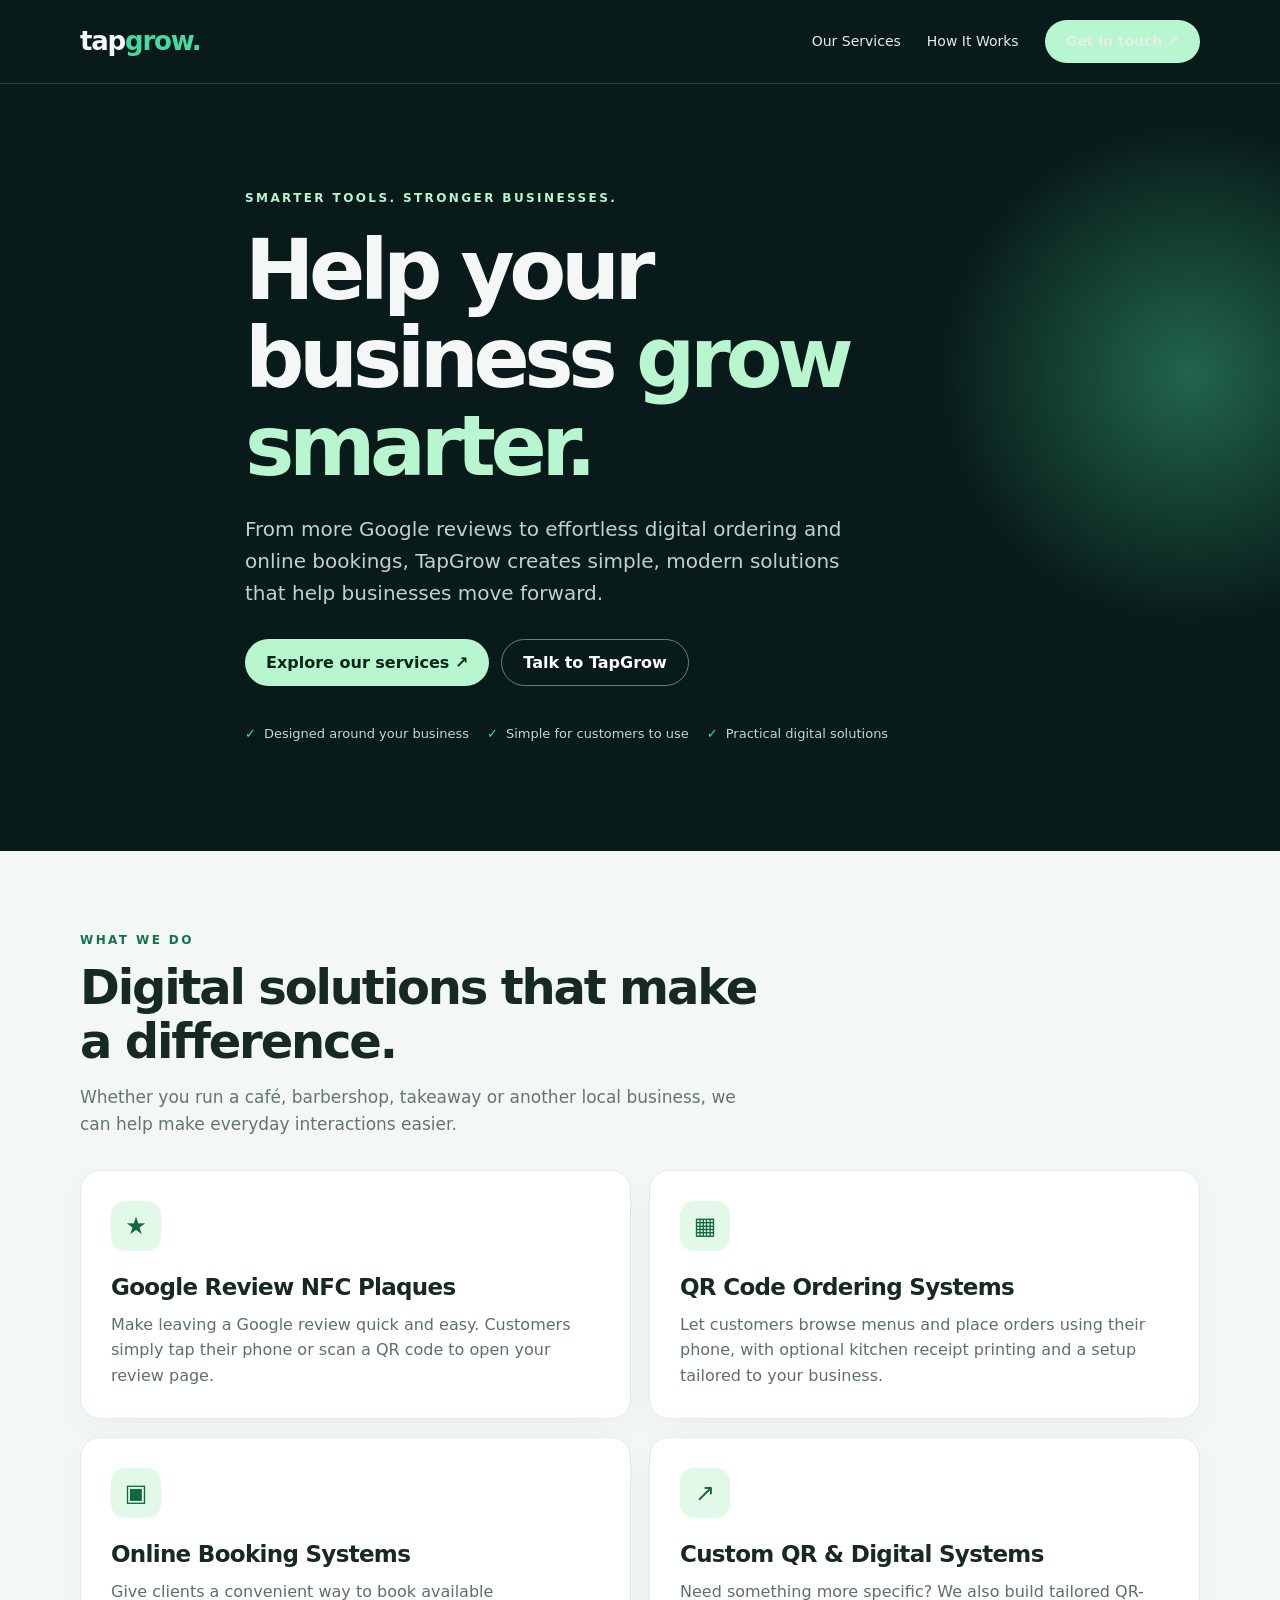
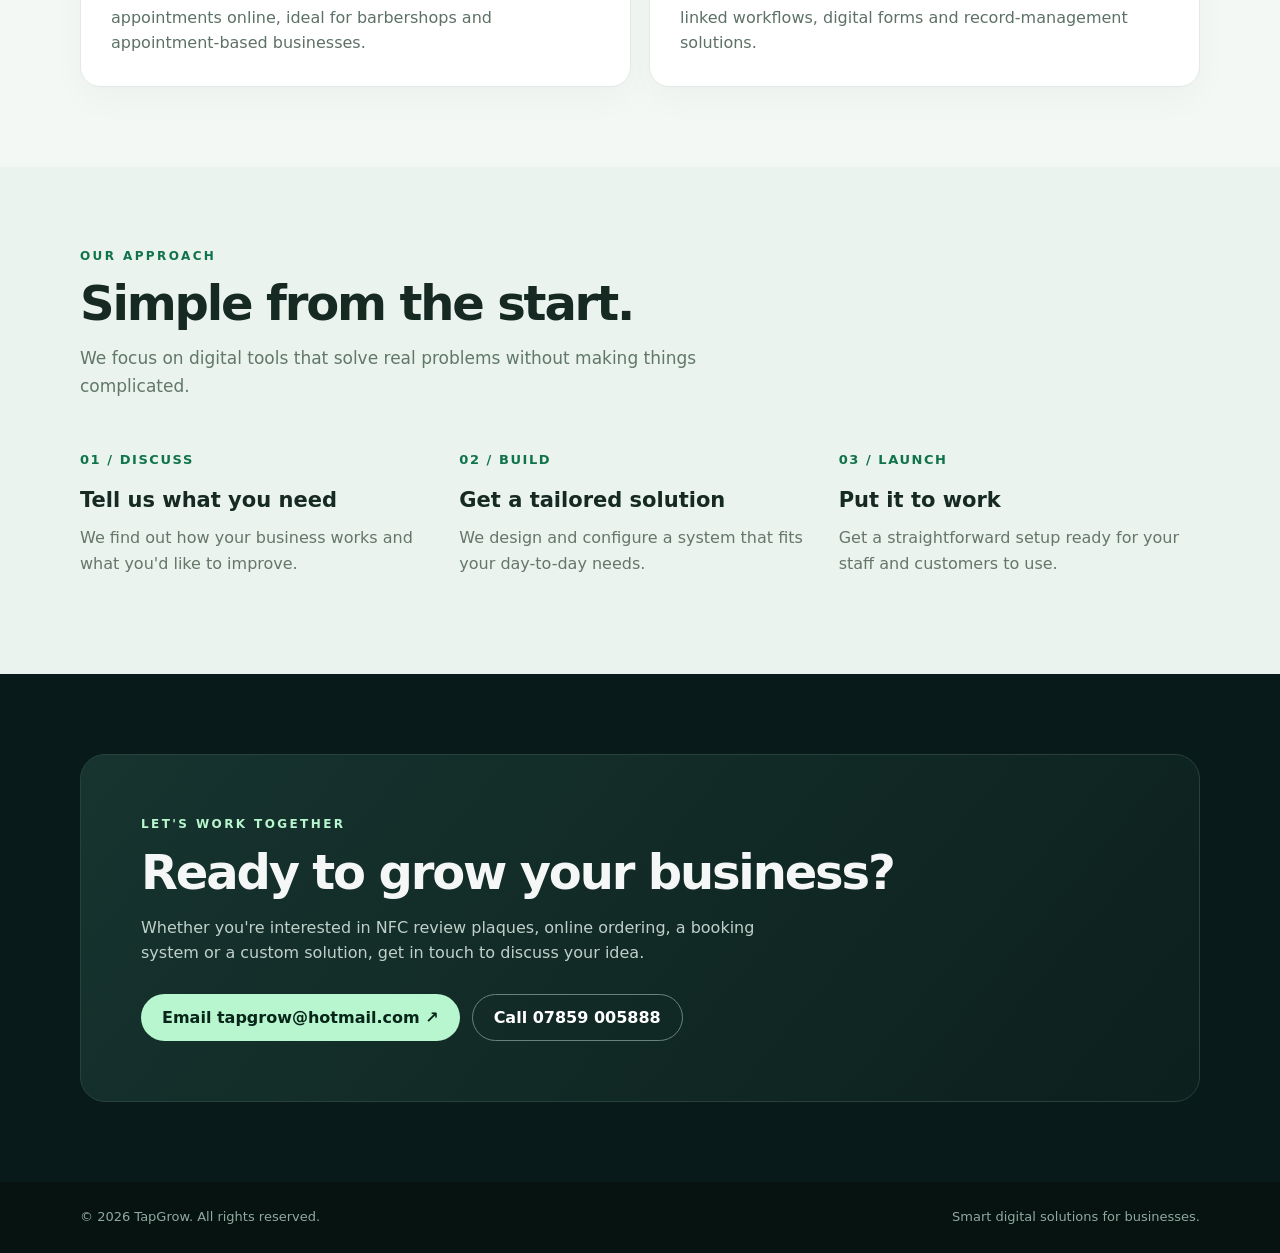
==== index.html @ 4de2f16a "Add files via upload" ====
<!doctype html>
<html lang="en">
<head>
<meta charset="utf-8"><meta name="viewport" content="width=device-width,initial-scale=1">
<meta name="theme-color" content="#081a19"><meta name="description" content="TapGrow helps UK businesses grow with NFC Google review plaques, digital ordering, online bookings and custom QR solutions.">
<title>TapGrow | Smart Digital Solutions for Businesses</title>
<style>
:root{--dark:#081a19;--panel:#102725;--mint:#b7f6ce;--teal:#43dba2;--text:#f4f7f5;--muted:#b7c9c3;--line:#29413b}*{box-sizing:border-box}html{scroll-behavior:smooth}body{margin:0;font:16px/1.6 system-ui,-apple-system,Segoe UI,Arial,sans-serif;background:#f4f8f5;color:#162923}a{color:inherit}button,a{ -webkit-tap-highlight-color:transparent}.wrap{width:min(1120px,calc(100% - 40px));margin:auto}.dark{background:var(--dark);color:var(--text)}header{border-bottom:1px solid #274039}.nav{display:flex;align-items:center;justify-content:space-between;padding:20px 0;gap:16px}.brand{font-size:26px;font-weight:850;text-decoration:none;letter-spacing:-1.2px}.brand span{color:var(--teal)}.navlinks{display:flex;gap:26px;align-items:center}.navlinks a{text-decoration:none;font-size:14px;color:#e2eee8}.pill{display:inline-flex;align-items:center;justify-content:center;text-decoration:none;background:var(--mint);color:#08251a;border-radius:999px;padding:13px 21px;font-weight:800;line-height:1.2;transition:transform .2s}.pill:hover{transform:translateY(-2px)}.outline{background:transparent;color:#fff;border:1px solid #66847a}.hero{padding:105px 0 106px;position:relative;overflow:hidden}.hero:after{content:"";position:absolute;right:-180px;top:20px;width:540px;height:540px;background:radial-gradient(circle,#2e8b64aa,transparent 67%);pointer-events:none}.hero-content{position:relative;z-index:1;max-width:790px}.eyebrow{text-transform:uppercase;letter-spacing:.2em;color:var(--mint);font-size:12px;font-weight:900}h1{font-size:clamp(45px,7vw,83px);line-height:1.06;letter-spacing:-.065em;margin:19px 0 22px}h1 em{font-style:normal;color:var(--mint)}.hero p{font-size:clamp(17px,2vw,20px);color:#c2d1cb;max-width:630px;margin:0 0 30px}.actions{display:flex;flex-wrap:wrap;gap:12px}.trust{display:flex;flex-wrap:wrap;gap:18px;margin-top:38px;color:#bfdbce;font-size:13px}.trust span:before{content:'✓';color:var(--teal);margin-right:8px;font-weight:900}section{padding:80px 0}.section-top{max-width:690px;margin-bottom:32px}.section-top h2,.contact h2{font-size:clamp(30px,4vw,48px);line-height:1.13;letter-spacing:-.045em;margin:10px 0 15px}.section-top p{color:#61776b;margin:0;font-size:17px}.cards{display:grid;grid-template-columns:repeat(2,1fr);gap:18px}.card{background:white;border:1px solid #e1eae4;border-radius:20px;padding:30px;box-shadow:0 12px 35px #09271608}.icon{display:grid;place-items:center;background:#e2f8e9;color:#126841;width:50px;height:50px;border-radius:14px;font-size:24px}.card h3{font-size:23px;line-height:1.25;letter-spacing:-.03em;margin:22px 0 10px}.card p{color:#5d7166;margin:0}.how{background:#eaf3ed}.steps{display:grid;grid-template-columns:repeat(3,1fr);gap:18px}.step{padding:18px 14px 18px 0}.number{font-size:13px;font-weight:900;color:#11734c;letter-spacing:.12em}.step h3{font-size:21px;margin:13px 0 8px}.step p{margin:0;color:#65766a}.contact{background:var(--dark);color:var(--text)}.contact-inner{border:1px solid var(--line);background:linear-gradient(130deg,#17342f,#0c201d);padding:clamp(25px,5vw,60px);border-radius:25px}.contact p{color:#c0d0c9;max-width:650px}.contact-buttons{display:flex;gap:12px;flex-wrap:wrap;margin-top:28px}.contact-buttons a{overflow-wrap:anywhere}footer{background:#061310;color:#90a99e;padding:25px 0;font-size:13px}.foot{display:flex;justify-content:space-between;gap:18px;flex-wrap:wrap}.foot a{color:#bbebce}a:focus-visible{outline:3px solid #43dba2;outline-offset:4px}@media(max-width:700px){.wrap{width:min(100% - 32px,1120px)}.nav{padding:16px 0}.brand{font-size:24px}.navlinks a:not(.pill){display:none}.navlinks .pill{padding:10px 14px;font-size:13px}.hero{padding:72px 0 78px}.cards,.steps{grid-template-columns:1fr}.card{padding:25px}.steps{gap:8px}section{padding:63px 0}.trust{gap:9px 18px}.contact-buttons{flex-direction:column}.contact-buttons a{width:100%}}
</style>
</head>
<body>
<div class="dark"><header><div class="wrap nav"><a class="brand" href="#home" aria-label="TapGrow home">tap<span>grow.</span></a><nav class="navlinks" aria-label="Main navigation"><a href="#services">Our Services</a><a href="#how-it-works">How It Works</a><a class="pill" href="#contact">Get in touch ↗</a></nav></div></header>
<main id="home"><div class="hero"><div class="wrap hero-content"><div class="eyebrow">Smarter tools. Stronger businesses.</div><h1>Help your business <em>grow smarter.</em></h1><p>From more Google reviews to effortless digital ordering and online bookings, TapGrow creates simple, modern solutions that help businesses move forward.</p><div class="actions"><a class="pill" href="#services">Explore our services ↗</a><a class="pill outline" href="#contact">Talk to TapGrow</a></div><div class="trust"><span>Designed around your business</span><span>Simple for customers to use</span><span>Practical digital solutions</span></div></div></div></div>
<section id="services"><div class="wrap"><div class="section-top"><div class="eyebrow" style="color:#11734c">What we do</div><h2>Digital solutions that make a difference.</h2><p>Whether you run a café, barbershop, takeaway or another local business, we can help make everyday interactions easier.</p></div><div class="cards"><article class="card"><div class="icon" aria-hidden="true">★</div><h3>Google Review NFC Plaques</h3><p>Make leaving a Google review quick and easy. Customers simply tap their phone or scan a QR code to open your review page.</p></article><article class="card"><div class="icon" aria-hidden="true">▦</div><h3>QR Code Ordering Systems</h3><p>Let customers browse menus and place orders using their phone, with optional kitchen receipt printing and a setup tailored to your business.</p></article><article class="card"><div class="icon" aria-hidden="true">▣</div><h3>Online Booking Systems</h3><p>Give clients a convenient way to book available appointments online, ideal for barbershops and appointment-based businesses.</p></article><article class="card"><div class="icon" aria-hidden="true">↗</div><h3>Custom QR & Digital Systems</h3><p>Need something more specific? We also build tailored QR-linked workflows, digital forms and record-management solutions.</p></article></div></div></section>
<section class="how" id="how-it-works"><div class="wrap"><div class="section-top"><div class="eyebrow" style="color:#11734c">Our approach</div><h2>Simple from the start.</h2><p>We focus on digital tools that solve real problems without making things complicated.</p></div><div class="steps"><div class="step"><div class="number">01 / DISCUSS</div><h3>Tell us what you need</h3><p>We find out how your business works and what you'd like to improve.</p></div><div class="step"><div class="number">02 / BUILD</div><h3>Get a tailored solution</h3><p>We design and configure a system that fits your day-to-day needs.</p></div><div class="step"><div class="number">03 / LAUNCH</div><h3>Put it to work</h3><p>Get a straightforward setup ready for your staff and customers to use.</p></div></div></div></section>
<section class="contact" id="contact"><div class="wrap"><div class="contact-inner"><div class="eyebrow">Let's work together</div><h2>Ready to grow your business?</h2><p>Whether you're interested in NFC review plaques, online ordering, a booking system or a custom solution, get in touch to discuss your idea.</p><div class="contact-buttons"><a class="pill" href="mailto:tapgrow@hotmail.com?subject=TapGrow%20enquiry">Email tapgrow@hotmail.com ↗</a><a class="pill outline" href="tel:+447859005888">Call 07859 005888</a></div></div></div></section></main>
<footer><div class="wrap foot"><span>© <span id="year">2026</span> TapGrow. All rights reserved.</span><span>Smart digital solutions for businesses.</span></div></footer>
<script>document.getElementById('year').textContent=new Date().getFullYear()</script>
</body></html>
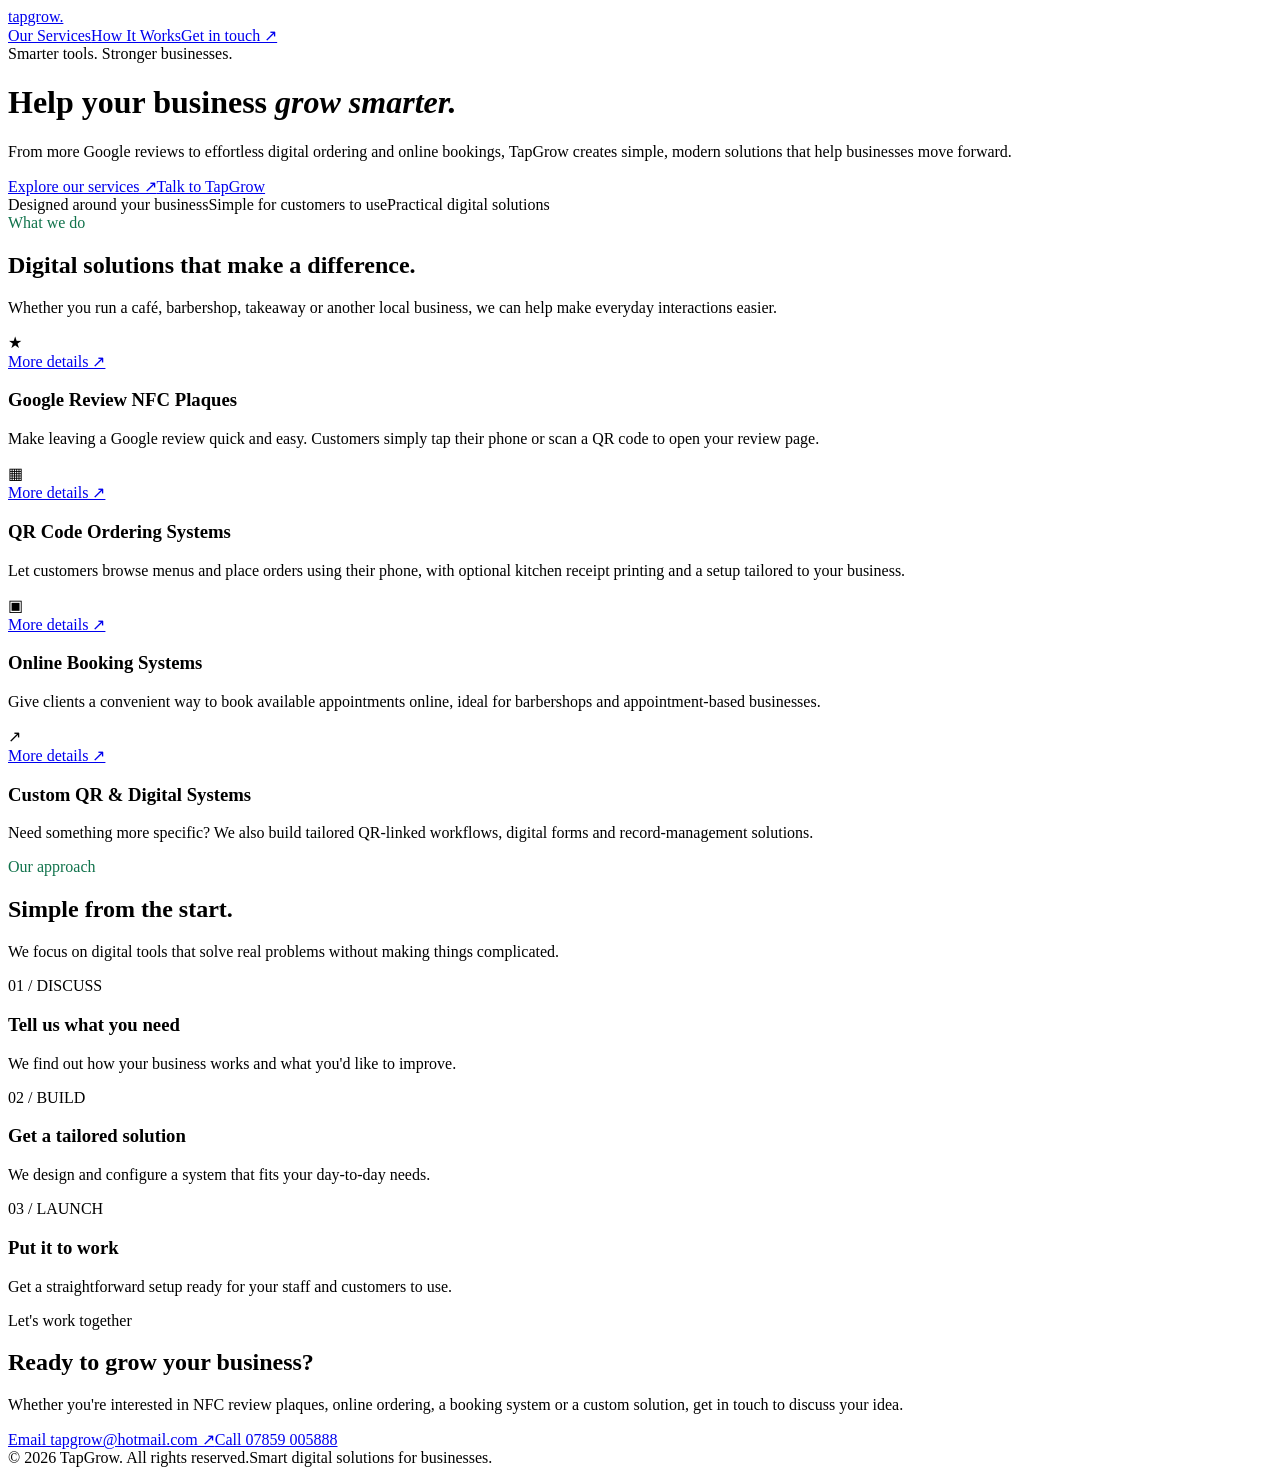
==== commit 357e2498: "Add files via upload" ====
--- a/index.html
+++ b/index.html
@@ -1,19 +1,18 @@
-<!doctype html>
+<!DOCTYPE html>
+
 <html lang="en">
 <head>
-<meta charset="utf-8"><meta name="viewport" content="width=device-width,initial-scale=1">
-<meta name="theme-color" content="#081a19"><meta name="description" content="TapGrow helps UK businesses grow with NFC Google review plaques, digital ordering, online bookings and custom QR solutions.">
+<meta charset="utf-8"/><meta content="width=device-width,initial-scale=1" name="viewport"/>
+<meta content="#081a19" name="theme-color"/><meta content="TapGrow helps UK businesses grow with NFC Google review plaques, digital ordering, online bookings and custom QR solutions." name="description"/>
 <title>TapGrow | Smart Digital Solutions for Businesses</title>
-<style>
-:root{--dark:#081a19;--panel:#102725;--mint:#b7f6ce;--teal:#43dba2;--text:#f4f7f5;--muted:#b7c9c3;--line:#29413b}*{box-sizing:border-box}html{scroll-behavior:smooth}body{margin:0;font:16px/1.6 system-ui,-apple-system,Segoe UI,Arial,sans-serif;background:#f4f8f5;color:#162923}a{color:inherit}button,a{ -webkit-tap-highlight-color:transparent}.wrap{width:min(1120px,calc(100% - 40px));margin:auto}.dark{background:var(--dark);color:var(--text)}header{border-bottom:1px solid #274039}.nav{display:flex;align-items:center;justify-content:space-between;padding:20px 0;gap:16px}.brand{font-size:26px;font-weight:850;text-decoration:none;letter-spacing:-1.2px}.brand span{color:var(--teal)}.navlinks{display:flex;gap:26px;align-items:center}.navlinks a{text-decoration:none;font-size:14px;color:#e2eee8}.pill{display:inline-flex;align-items:center;justify-content:center;text-decoration:none;background:var(--mint);color:#08251a;border-radius:999px;padding:13px 21px;font-weight:800;line-height:1.2;transition:transform .2s}.pill:hover{transform:translateY(-2px)}.outline{background:transparent;color:#fff;border:1px solid #66847a}.hero{padding:105px 0 106px;position:relative;overflow:hidden}.hero:after{content:"";position:absolute;right:-180px;top:20px;width:540px;height:540px;background:radial-gradient(circle,#2e8b64aa,transparent 67%);pointer-events:none}.hero-content{position:relative;z-index:1;max-width:790px}.eyebrow{text-transform:uppercase;letter-spacing:.2em;color:var(--mint);font-size:12px;font-weight:900}h1{font-size:clamp(45px,7vw,83px);line-height:1.06;letter-spacing:-.065em;margin:19px 0 22px}h1 em{font-style:normal;color:var(--mint)}.hero p{font-size:clamp(17px,2vw,20px);color:#c2d1cb;max-width:630px;margin:0 0 30px}.actions{display:flex;flex-wrap:wrap;gap:12px}.trust{display:flex;flex-wrap:wrap;gap:18px;margin-top:38px;color:#bfdbce;font-size:13px}.trust span:before{content:'✓';color:var(--teal);margin-right:8px;font-weight:900}section{padding:80px 0}.section-top{max-width:690px;margin-bottom:32px}.section-top h2,.contact h2{font-size:clamp(30px,4vw,48px);line-height:1.13;letter-spacing:-.045em;margin:10px 0 15px}.section-top p{color:#61776b;margin:0;font-size:17px}.cards{display:grid;grid-template-columns:repeat(2,1fr);gap:18px}.card{background:white;border:1px solid #e1eae4;border-radius:20px;padding:30px;box-shadow:0 12px 35px #09271608}.icon{display:grid;place-items:center;background:#e2f8e9;color:#126841;width:50px;height:50px;border-radius:14px;font-size:24px}.card h3{font-size:23px;line-height:1.25;letter-spacing:-.03em;margin:22px 0 10px}.card p{color:#5d7166;margin:0}.how{background:#eaf3ed}.steps{display:grid;grid-template-columns:repeat(3,1fr);gap:18px}.step{padding:18px 14px 18px 0}.number{font-size:13px;font-weight:900;color:#11734c;letter-spacing:.12em}.step h3{font-size:21px;margin:13px 0 8px}.step p{margin:0;color:#65766a}.contact{background:var(--dark);color:var(--text)}.contact-inner{border:1px solid var(--line);background:linear-gradient(130deg,#17342f,#0c201d);padding:clamp(25px,5vw,60px);border-radius:25px}.contact p{color:#c0d0c9;max-width:650px}.contact-buttons{display:flex;gap:12px;flex-wrap:wrap;margin-top:28px}.contact-buttons a{overflow-wrap:anywhere}footer{background:#061310;color:#90a99e;padding:25px 0;font-size:13px}.foot{display:flex;justify-content:space-between;gap:18px;flex-wrap:wrap}.foot a{color:#bbebce}a:focus-visible{outline:3px solid #43dba2;outline-offset:4px}@media(max-width:700px){.wrap{width:min(100% - 32px,1120px)}.nav{padding:16px 0}.brand{font-size:24px}.navlinks a:not(.pill){display:none}.navlinks .pill{padding:10px 14px;font-size:13px}.hero{padding:72px 0 78px}.cards,.steps{grid-template-columns:1fr}.card{padding:25px}.steps{gap:8px}section{padding:63px 0}.trust{gap:9px 18px}.contact-buttons{flex-direction:column}.contact-buttons a{width:100%}}
-</style>
-</head>
+
+<link href="styles.css" rel="stylesheet"/></head>
 <body>
-<div class="dark"><header><div class="wrap nav"><a class="brand" href="#home" aria-label="TapGrow home">tap<span>grow.</span></a><nav class="navlinks" aria-label="Main navigation"><a href="#services">Our Services</a><a href="#how-it-works">How It Works</a><a class="pill" href="#contact">Get in touch ↗</a></nav></div></header>
-<main id="home"><div class="hero"><div class="wrap hero-content"><div class="eyebrow">Smarter tools. Stronger businesses.</div><h1>Help your business <em>grow smarter.</em></h1><p>From more Google reviews to effortless digital ordering and online bookings, TapGrow creates simple, modern solutions that help businesses move forward.</p><div class="actions"><a class="pill" href="#services">Explore our services ↗</a><a class="pill outline" href="#contact">Talk to TapGrow</a></div><div class="trust"><span>Designed around your business</span><span>Simple for customers to use</span><span>Practical digital solutions</span></div></div></div></div>
-<section id="services"><div class="wrap"><div class="section-top"><div class="eyebrow" style="color:#11734c">What we do</div><h2>Digital solutions that make a difference.</h2><p>Whether you run a café, barbershop, takeaway or another local business, we can help make everyday interactions easier.</p></div><div class="cards"><article class="card"><div class="icon" aria-hidden="true">★</div><h3>Google Review NFC Plaques</h3><p>Make leaving a Google review quick and easy. Customers simply tap their phone or scan a QR code to open your review page.</p></article><article class="card"><div class="icon" aria-hidden="true">▦</div><h3>QR Code Ordering Systems</h3><p>Let customers browse menus and place orders using their phone, with optional kitchen receipt printing and a setup tailored to your business.</p></article><article class="card"><div class="icon" aria-hidden="true">▣</div><h3>Online Booking Systems</h3><p>Give clients a convenient way to book available appointments online, ideal for barbershops and appointment-based businesses.</p></article><article class="card"><div class="icon" aria-hidden="true">↗</div><h3>Custom QR & Digital Systems</h3><p>Need something more specific? We also build tailored QR-linked workflows, digital forms and record-management solutions.</p></article></div></div></section>
+<div class="dark"><header><div class="wrap nav"><a aria-label="TapGrow home" class="brand" href="#home">tap<span>grow.</span></a><nav aria-label="Main navigation" class="navlinks"><a href="#services">Our Services</a><a href="#how-it-works">How It Works</a><a class="pill" href="#contact">Get in touch ↗</a></nav></div></header>
+<main id="home"><div class="hero"><div class="wrap hero-content"><div class="eyebrow">Smarter tools. Stronger businesses.</div><h1>Help your business <em>grow smarter.</em></h1><p>From more Google reviews to effortless digital ordering and online bookings, TapGrow creates simple, modern solutions that help businesses move forward.</p><div class="actions"><a class="pill" href="#services">Explore our services ↗</a><a class="pill outline" href="#contact">Talk to TapGrow</a></div><div class="trust"><span>Designed around your business</span><span>Simple for customers to use</span><span>Practical digital solutions</span></div></div></div></main></div>
+<section id="services"><div class="wrap"><div class="section-top"><div class="eyebrow" style="color:#11734c">What we do</div><h2>Digital solutions that make a difference.</h2><p>Whether you run a café, barbershop, takeaway or another local business, we can help make everyday interactions easier.</p></div><div class="cards"><article class="card"><div class="card-top"><div aria-hidden="true" class="icon">★</div><a aria-label="More details about Google Review NFC Plaques" class="more-link" href="google-review-nfc.html">More details ↗</a></div><h3>Google Review NFC Plaques</h3><p>Make leaving a Google review quick and easy. Customers simply tap their phone or scan a QR code to open your review page.</p></article><article class="card"><div class="card-top"><div aria-hidden="true" class="icon">▦</div><a aria-label="More details about QR Code Ordering Systems" class="more-link" href="qr-ordering.html">More details ↗</a></div><h3>QR Code Ordering Systems</h3><p>Let customers browse menus and place orders using their phone, with optional kitchen receipt printing and a setup tailored to your business.</p></article><article class="card"><div class="card-top"><div aria-hidden="true" class="icon">▣</div><a aria-label="More details about Online Booking Systems" class="more-link" href="online-bookings.html">More details ↗</a></div><h3>Online Booking Systems</h3><p>Give clients a convenient way to book available appointments online, ideal for barbershops and appointment-based businesses.</p></article><article class="card"><div class="card-top"><div aria-hidden="true" class="icon">↗</div><a aria-label="More details about Custom QR &amp; Digital Systems" class="more-link" href="custom-digital.html">More details ↗</a></div><h3>Custom QR &amp; Digital Systems</h3><p>Need something more specific? We also build tailored QR-linked workflows, digital forms and record-management solutions.</p></article></div></div></section>
 <section class="how" id="how-it-works"><div class="wrap"><div class="section-top"><div class="eyebrow" style="color:#11734c">Our approach</div><h2>Simple from the start.</h2><p>We focus on digital tools that solve real problems without making things complicated.</p></div><div class="steps"><div class="step"><div class="number">01 / DISCUSS</div><h3>Tell us what you need</h3><p>We find out how your business works and what you'd like to improve.</p></div><div class="step"><div class="number">02 / BUILD</div><h3>Get a tailored solution</h3><p>We design and configure a system that fits your day-to-day needs.</p></div><div class="step"><div class="number">03 / LAUNCH</div><h3>Put it to work</h3><p>Get a straightforward setup ready for your staff and customers to use.</p></div></div></div></section>
-<section class="contact" id="contact"><div class="wrap"><div class="contact-inner"><div class="eyebrow">Let's work together</div><h2>Ready to grow your business?</h2><p>Whether you're interested in NFC review plaques, online ordering, a booking system or a custom solution, get in touch to discuss your idea.</p><div class="contact-buttons"><a class="pill" href="mailto:tapgrow@hotmail.com?subject=TapGrow%20enquiry">Email tapgrow@hotmail.com ↗</a><a class="pill outline" href="tel:+447859005888">Call 07859 005888</a></div></div></div></section></main>
+<section class="contact" id="contact"><div class="wrap"><div class="contact-inner"><div class="eyebrow">Let's work together</div><h2>Ready to grow your business?</h2><p>Whether you're interested in NFC review plaques, online ordering, a booking system or a custom solution, get in touch to discuss your idea.</p><div class="contact-buttons"><a class="pill" href="mailto:tapgrow@hotmail.com?subject=TapGrow%20enquiry">Email tapgrow@hotmail.com ↗</a><a class="pill outline" href="tel:+447859005888">Call 07859 005888</a></div></div></div></section>
 <footer><div class="wrap foot"><span>© <span id="year">2026</span> TapGrow. All rights reserved.</span><span>Smart digital solutions for businesses.</span></div></footer>
 <script>document.getElementById('year').textContent=new Date().getFullYear()</script>
 </body></html>
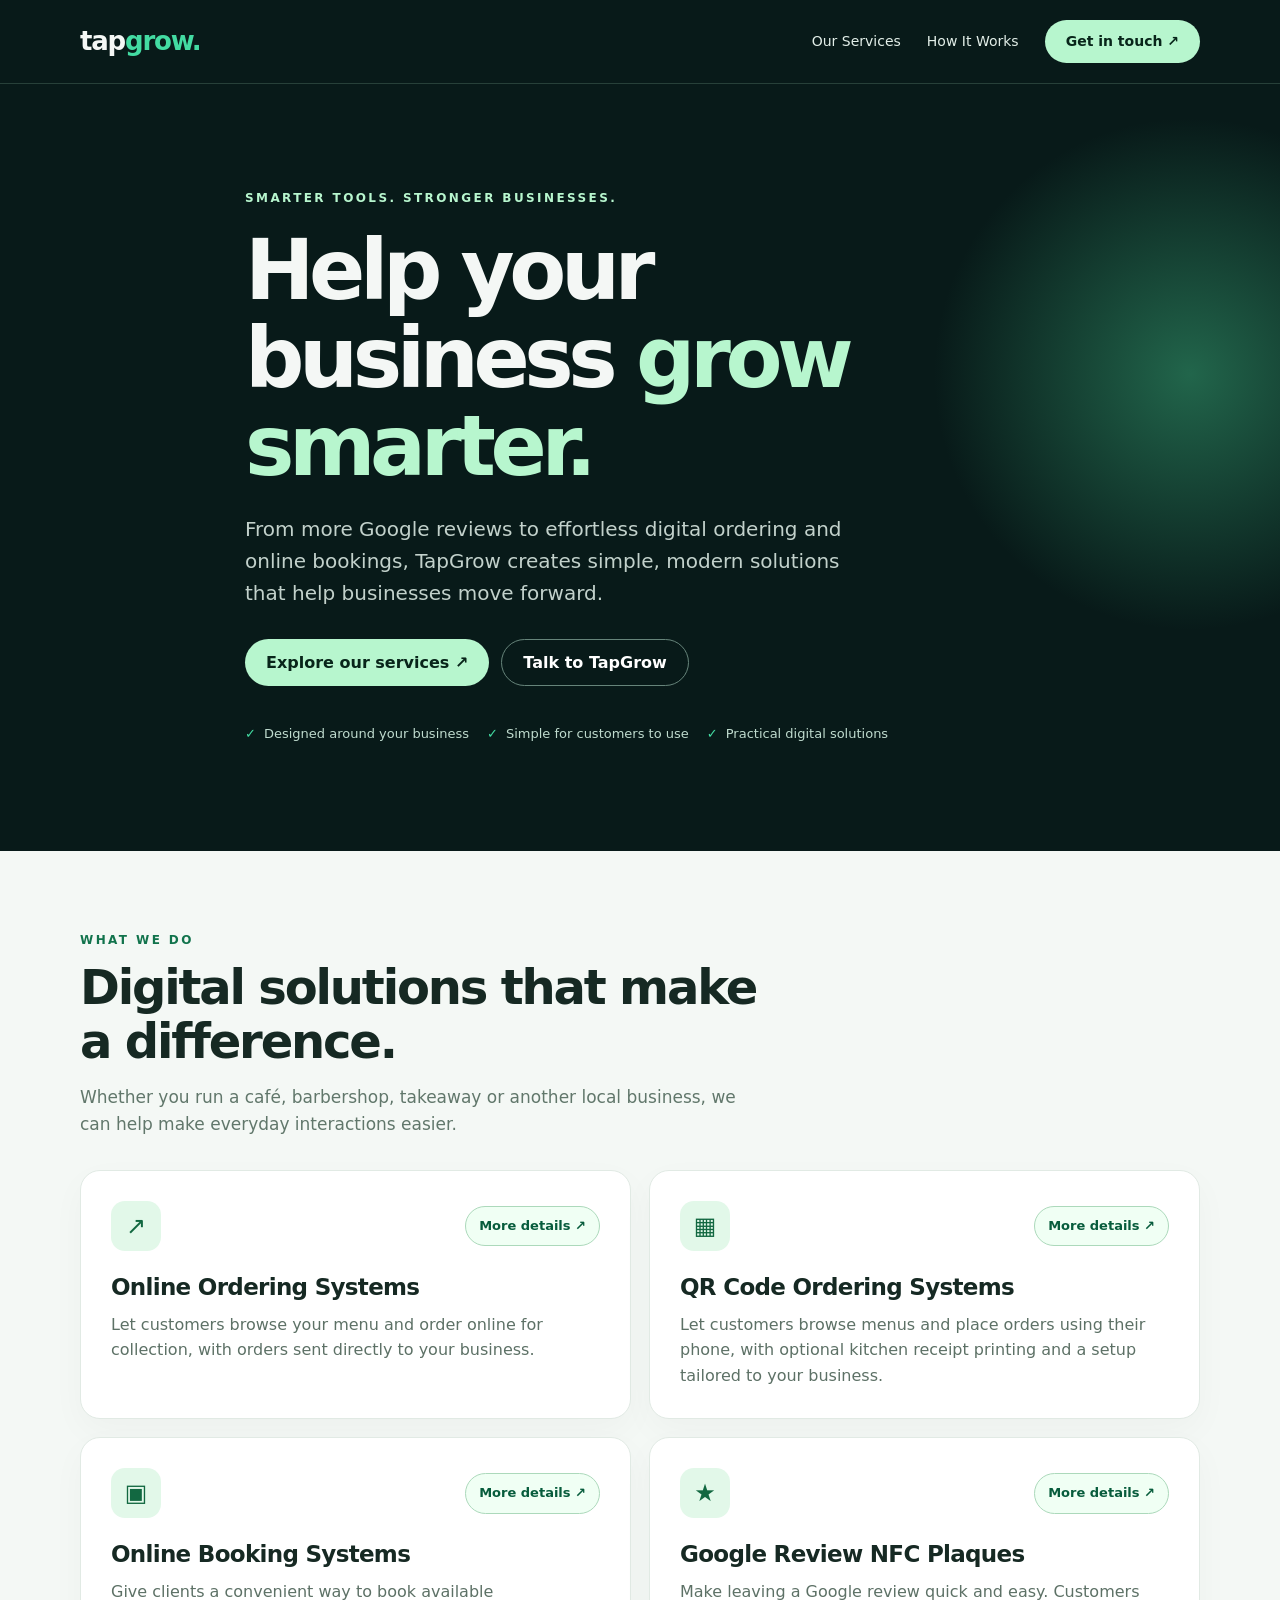
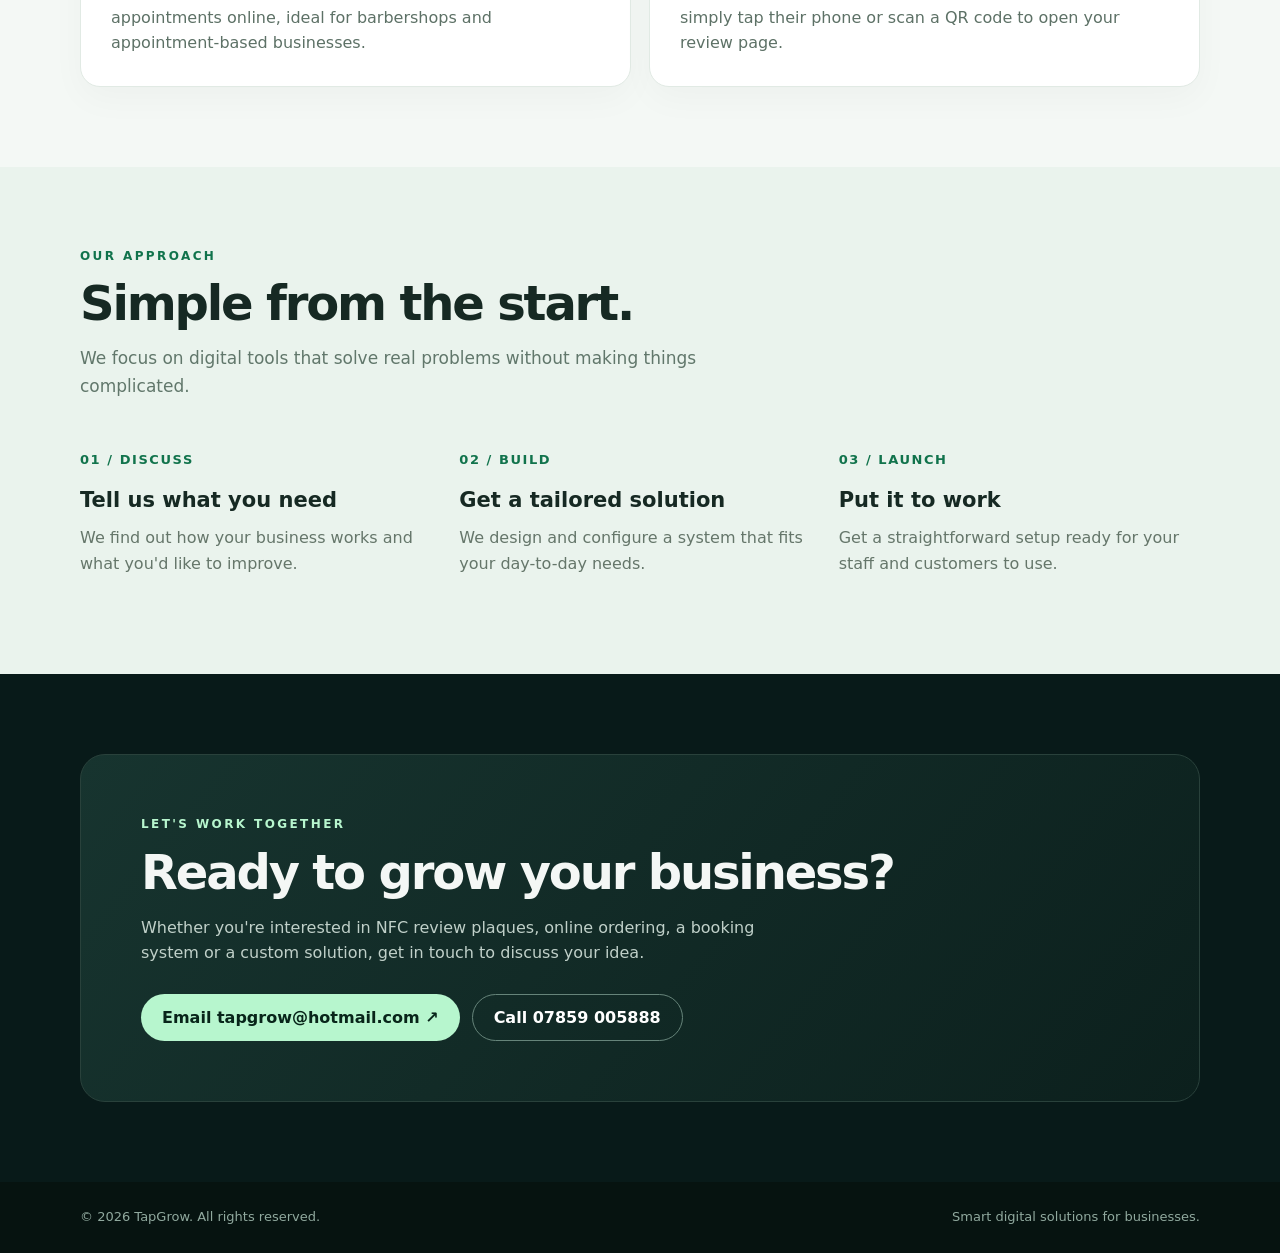
==== commit ce22a165: "Add files via upload" ====
--- a/index.html
+++ b/index.html
@@ -5,12 +5,11 @@
 <meta charset="utf-8"/><meta content="width=device-width,initial-scale=1" name="viewport"/>
 <meta content="#081a19" name="theme-color"/><meta content="TapGrow helps UK businesses grow with NFC Google review plaques, digital ordering, online bookings and custom QR solutions." name="description"/>
 <title>TapGrow | Smart Digital Solutions for Businesses</title>
-
 <link href="styles.css" rel="stylesheet"/></head>
 <body>
 <div class="dark"><header><div class="wrap nav"><a aria-label="TapGrow home" class="brand" href="#home">tap<span>grow.</span></a><nav aria-label="Main navigation" class="navlinks"><a href="#services">Our Services</a><a href="#how-it-works">How It Works</a><a class="pill" href="#contact">Get in touch ↗</a></nav></div></header>
 <main id="home"><div class="hero"><div class="wrap hero-content"><div class="eyebrow">Smarter tools. Stronger businesses.</div><h1>Help your business <em>grow smarter.</em></h1><p>From more Google reviews to effortless digital ordering and online bookings, TapGrow creates simple, modern solutions that help businesses move forward.</p><div class="actions"><a class="pill" href="#services">Explore our services ↗</a><a class="pill outline" href="#contact">Talk to TapGrow</a></div><div class="trust"><span>Designed around your business</span><span>Simple for customers to use</span><span>Practical digital solutions</span></div></div></div></main></div>
-<section id="services"><div class="wrap"><div class="section-top"><div class="eyebrow" style="color:#11734c">What we do</div><h2>Digital solutions that make a difference.</h2><p>Whether you run a café, barbershop, takeaway or another local business, we can help make everyday interactions easier.</p></div><div class="cards"><article class="card"><div class="card-top"><div aria-hidden="true" class="icon">★</div><a aria-label="More details about Google Review NFC Plaques" class="more-link" href="google-review-nfc.html">More details ↗</a></div><h3>Google Review NFC Plaques</h3><p>Make leaving a Google review quick and easy. Customers simply tap their phone or scan a QR code to open your review page.</p></article><article class="card"><div class="card-top"><div aria-hidden="true" class="icon">▦</div><a aria-label="More details about QR Code Ordering Systems" class="more-link" href="qr-ordering.html">More details ↗</a></div><h3>QR Code Ordering Systems</h3><p>Let customers browse menus and place orders using their phone, with optional kitchen receipt printing and a setup tailored to your business.</p></article><article class="card"><div class="card-top"><div aria-hidden="true" class="icon">▣</div><a aria-label="More details about Online Booking Systems" class="more-link" href="online-bookings.html">More details ↗</a></div><h3>Online Booking Systems</h3><p>Give clients a convenient way to book available appointments online, ideal for barbershops and appointment-based businesses.</p></article><article class="card"><div class="card-top"><div aria-hidden="true" class="icon">↗</div><a aria-label="More details about Custom QR &amp; Digital Systems" class="more-link" href="custom-digital.html">More details ↗</a></div><h3>Custom QR &amp; Digital Systems</h3><p>Need something more specific? We also build tailored QR-linked workflows, digital forms and record-management solutions.</p></article></div></div></section>
+<section id="services"><div class="wrap"><div class="section-top"><div class="eyebrow" style="color:#11734c">What we do</div><h2>Digital solutions that make a difference.</h2><p>Whether you run a café, barbershop, takeaway or another local business, we can help make everyday interactions easier.</p></div><div class="cards"><article class="card"><div class="card-top"><div aria-hidden="true" class="icon">↗</div><a aria-label="More details about Online Ordering Systems" class="more-link" href="custom-digital.html">More details ↗</a></div><h3>Online Ordering Systems</h3><p>Let customers browse your menu and order online for collection, with orders sent directly to your business.</p></article><article class="card"><div class="card-top"><div aria-hidden="true" class="icon">▦</div><a aria-label="More details about QR Code Ordering Systems" class="more-link" href="qr-ordering.html">More details ↗</a></div><h3>QR Code Ordering Systems</h3><p>Let customers browse menus and place orders using their phone, with optional kitchen receipt printing and a setup tailored to your business.</p></article><article class="card"><div class="card-top"><div aria-hidden="true" class="icon">▣</div><a aria-label="More details about Online Booking Systems" class="more-link" href="online-bookings.html">More details ↗</a></div><h3>Online Booking Systems</h3><p>Give clients a convenient way to book available appointments online, ideal for barbershops and appointment-based businesses.</p></article><article class="card"><div class="card-top"><div aria-hidden="true" class="icon">★</div><a aria-label="More details about Google Review NFC Plaques" class="more-link" href="google-review-nfc.html">More details ↗</a></div><h3>Google Review NFC Plaques</h3><p>Make leaving a Google review quick and easy. Customers simply tap their phone or scan a QR code to open your review page.</p></article></div></div></section>
 <section class="how" id="how-it-works"><div class="wrap"><div class="section-top"><div class="eyebrow" style="color:#11734c">Our approach</div><h2>Simple from the start.</h2><p>We focus on digital tools that solve real problems without making things complicated.</p></div><div class="steps"><div class="step"><div class="number">01 / DISCUSS</div><h3>Tell us what you need</h3><p>We find out how your business works and what you'd like to improve.</p></div><div class="step"><div class="number">02 / BUILD</div><h3>Get a tailored solution</h3><p>We design and configure a system that fits your day-to-day needs.</p></div><div class="step"><div class="number">03 / LAUNCH</div><h3>Put it to work</h3><p>Get a straightforward setup ready for your staff and customers to use.</p></div></div></div></section>
 <section class="contact" id="contact"><div class="wrap"><div class="contact-inner"><div class="eyebrow">Let's work together</div><h2>Ready to grow your business?</h2><p>Whether you're interested in NFC review plaques, online ordering, a booking system or a custom solution, get in touch to discuss your idea.</p><div class="contact-buttons"><a class="pill" href="mailto:tapgrow@hotmail.com?subject=TapGrow%20enquiry">Email tapgrow@hotmail.com ↗</a><a class="pill outline" href="tel:+447859005888">Call 07859 005888</a></div></div></div></section>
 <footer><div class="wrap foot"><span>© <span id="year">2026</span> TapGrow. All rights reserved.</span><span>Smart digital solutions for businesses.</span></div></footer>
--- a/styles.css
+++ b/styles.css
@@ -0,0 +1,102 @@
+:root{--dark:#081a19;--panel:#102725;--mint:#b7f6ce;--teal:#43dba2;--text:#f4f7f5;--muted:#b7c9c3;--line:#29413b}*{box-sizing:border-box}html{scroll-behavior:smooth}body{margin:0;font:16px/1.6 system-ui,-apple-system,Segoe UI,Arial,sans-serif;background:#f4f8f5;color:#162923}a{color:inherit}button,a{-webkit-tap-highlight-color:transparent}.wrap{width:min(1120px,calc(100% - 40px));margin:auto}.dark{background:var(--dark);color:var(--text)}header{border-bottom:1px solid #274039}.nav{display:flex;align-items:center;justify-content:space-between;padding:20px 0;gap:16px}.brand{font-size:26px;font-weight:850;text-decoration:none;letter-spacing:-1.2px}.brand span{color:var(--teal)}.navlinks{display:flex;gap:26px;align-items:center}.navlinks a{text-decoration:none;font-size:14px;color:#e2eee8}.pill{display:inline-flex;align-items:center;justify-content:center;text-decoration:none;background:var(--mint);color:#08251a;border-radius:999px;padding:13px 21px;font-weight:800;line-height:1.2;transition:transform .2s}.pill:hover{transform:translateY(-2px)}.outline{background:transparent;color:#fff;border:1px solid #66847a}.hero{padding:105px 0 106px;position:relative;overflow:hidden}.hero:after{content:"";position:absolute;right:-180px;top:20px;width:540px;height:540px;background:radial-gradient(circle,#2e8b64aa,transparent 67%);pointer-events:none}.hero-content{position:relative;z-index:1;max-width:790px}.eyebrow{text-transform:uppercase;letter-spacing:.2em;color:var(--mint);font-size:12px;font-weight:900}h1{font-size:clamp(45px,7vw,83px);line-height:1.06;letter-spacing:-.065em;margin:19px 0 22px}h1 em{font-style:normal;color:var(--mint)}.hero p{font-size:clamp(17px,2vw,20px);color:#c2d1cb;max-width:630px;margin:0 0 30px}.actions{display:flex;flex-wrap:wrap;gap:12px}.trust{display:flex;flex-wrap:wrap;gap:18px;margin-top:38px;color:#bfdbce;font-size:13px}.trust span:before{content:'✓';color:var(--teal);margin-right:8px;font-weight:900}section{padding:80px 0}.section-top{max-width:690px;margin-bottom:32px}.section-top h2,.contact h2{font-size:clamp(30px,4vw,48px);line-height:1.13;letter-spacing:-.045em;margin:10px 0 15px}.section-top p{color:#61776b;margin:0;font-size:17px}.cards{display:grid;grid-template-columns:repeat(2,1fr);gap:18px}.card{background:white;border:1px solid #e1eae4;border-radius:20px;padding:30px;box-shadow:0 12px 35px #09271608}.icon{display:grid;place-items:center;background:#e2f8e9;color:#126841;width:50px;height:50px;border-radius:14px;font-size:24px}.card h3{font-size:23px;line-height:1.25;letter-spacing:-.03em;margin:22px 0 10px}.card p{color:#5d7166;margin:0}.how{background:#eaf3ed}.steps{display:grid;grid-template-columns:repeat(3,1fr);gap:18px}.step{padding:18px 14px 18px 0}.number{font-size:13px;font-weight:900;color:#11734c;letter-spacing:.12em}.step h3{font-size:21px;margin:13px 0 8px}.step p{margin:0;color:#65766a}.contact{background:var(--dark);color:var(--text)}.contact-inner{border:1px solid var(--line);background:linear-gradient(130deg,#17342f,#0c201d);padding:clamp(25px,5vw,60px);border-radius:25px}.contact p{color:#c0d0c9;max-width:650px}.contact-buttons{display:flex;gap:12px;flex-wrap:wrap;margin-top:28px}.contact-buttons a{overflow-wrap:anywhere}footer{background:#061310;color:#90a99e;padding:25px 0;font-size:13px}.foot{display:flex;justify-content:space-between;gap:18px;flex-wrap:wrap}.foot a{color:#bbebce}a:focus-visible{outline:3px solid #43dba2;outline-offset:4px}
+
+/* Accessibility and navigation improvements */
+.navlinks a.pill{color:#08251a!important;font-weight:850}.card-top{display:flex;align-items:center;justify-content:space-between;gap:12px}.more-link{color:#075c3c;text-decoration:none;border:1px solid #acd9bb;background:#f0fff4;padding:9px 13px;border-radius:999px;font-size:13px;font-weight:800;white-space:nowrap}.more-link:hover,.more-link:focus-visible{background:#d5f8e1;text-decoration:underline}.detail-hero{padding:72px 0;background:var(--dark);color:var(--text)}.detail-hero h1{font-size:clamp(36px,6vw,65px);max-width:850px}.detail-hero p{font-size:19px;color:#c2d1cb;max-width:750px}.breadcrumb{color:var(--mint);font-weight:750;text-decoration:none}.detail-main{padding:65px 0 85px}.detail-grid{display:grid;grid-template-columns:1.5fr 1fr;gap:36px}.detail-main h2{font-size:30px;letter-spacing:-.04em;line-height:1.2}.detail-main h3{font-size:20px}.detail-main p,.detail-main li{color:#4c6658;line-height:1.85}.detail-main ul,.detail-main ol{padding-left:24px}.detail-panel{background:#fff;border:1px solid #e1eae4;border-radius:20px;padding:28px;align-self:start}.detail-panel .pill{margin-top:12px}.detail-steps{background:#eaf3ed;border-radius:18px;padding:28px;margin-top:28px}
+
+/* Step cards */
+.journey-grid{display:grid;grid-template-columns:repeat(3,1fr);gap:16px;margin:18px 0 10px}.journey-card{background:#fff;border:1px solid #dce8e1;border-radius:18px;padding:20px;box-shadow:0 10px 30px #0a281008}.journey-card .journey-number{display:inline-flex;align-items:center;justify-content:center;width:34px;height:34px;border-radius:999px;background:#dff7e6;color:#0d7149;font-weight:900;font-size:13px;letter-spacing:.08em}.journey-card h3{margin:16px 0 8px;font-size:21px;line-height:1.25}.journey-card p{margin:0;color:#567064;line-height:1.75}.journey-card .mini-tag{display:inline-block;margin-top:14px;background:#eff8f2;border:1px solid #cfe5d6;color:#0f6846;padding:6px 10px;border-radius:999px;font-size:12px;font-weight:800}
+
+/* Visual examples */
+.visual-example{margin-top:34px;background:#f6fbf8;border:1px solid #dce8e1;border-radius:22px;padding:24px}.visual-example h3{margin:0 0 10px;font-size:24px}.visual-example .subtle{margin:0 0 18px;color:#63796d}.example-grid{display:grid;grid-template-columns:1fr 1fr;gap:18px;align-items:stretch}.mock-phone,.dashboard-card{background:#fff;border:1px solid #dce8e1;border-radius:20px;padding:20px;box-shadow:0 10px 30px #0a281008}.mock-phone{position:relative;overflow:hidden}.mock-phone:before{content:"";display:block;width:74px;height:6px;border-radius:999px;background:#dbe9e1;margin:0 auto 18px}.mock-screen-title,.dash-eyebrow{font-size:13px;font-weight:900;letter-spacing:.12em;color:#0f6e49;text-transform:uppercase}.mock-title,.dash-title{font-size:22px;line-height:1.25;margin:8px 0 14px;letter-spacing:-.03em;color:#162923}.mock-list,.check-list,.info-list,.dash-stats{display:grid;gap:10px}.mock-item,.check-item,.info-item,.dash-stat{border:1px solid #e2ece6;background:#f8fcf9;border-radius:14px;padding:12px 14px}.mock-item strong,.check-item strong,.info-item strong,.dash-stat strong{display:block;color:#132821;font-size:15px}.mock-item span,.check-item span,.info-item span,.dash-stat span{display:block;color:#5c7367;font-size:14px;line-height:1.55}.tiny-steps{display:grid;gap:10px;margin-top:14px}.tiny-step{display:flex;gap:12px;align-items:flex-start}.tiny-step .tiny-no{flex:0 0 28px;height:28px;border-radius:999px;background:#dff7e6;color:#0d7149;font-weight:900;display:grid;place-items:center;font-size:12px}.tiny-step p{margin:0;color:#587065;line-height:1.65}.split-note{margin-top:18px;display:grid;grid-template-columns:1fr 1fr;gap:14px}.note-box{background:#fff;border:1px solid #dce8e1;border-radius:16px;padding:16px}.note-box h4{margin:0 0 8px;font-size:17px}.note-box p{margin:0;color:#5b7267;line-height:1.7}.light-callout{margin-top:16px;background:#eff8f2;border:1px solid #cfe5d6;border-radius:16px;padding:18px}.light-callout h4{margin:0 0 8px;font-size:18px}.light-callout p{margin:0;color:#4e675b}.faq-list{display:grid;gap:12px;margin-top:18px}.faq-item{background:#fff;border:1px solid #e1eae4;border-radius:16px;padding:16px}.faq-item h4{margin:0 0 6px;font-size:17px}.faq-item p{margin:0;color:#5c7367}.service-cta{margin-top:26px;padding:22px;background:#0d211f;border-radius:20px;color:#eef6f2}.service-cta p{color:#c4d4cd;margin:0 0 14px}.service-cta .pill{margin-right:10px}.subtle{color:#6b8176;font-size:15px}
+
+/* Owner dashboard styling */
+.dashboard-card{background:linear-gradient(180deg,#ffffff,#f8fcfa)}.dashboard-header{display:flex;align-items:center;justify-content:space-between;gap:12px;margin-bottom:14px}.status-dot{width:10px;height:10px;border-radius:999px;background:#18b46f;display:inline-block;box-shadow:0 0 0 6px #e2f8e9}.dashboard-badges{display:flex;gap:8px;flex-wrap:wrap;margin-bottom:14px}.dash-badge{background:#eff8f2;border:1px solid #cfe5d6;color:#0f6846;padding:7px 10px;border-radius:999px;font-size:12px;font-weight:800}.dash-flow{display:grid;gap:10px;margin-top:14px}.dash-flow-item{display:flex;gap:12px;align-items:flex-start;background:#f8fcf9;border:1px solid #e2ece6;border-radius:14px;padding:12px 14px}.dash-flow-no{flex:0 0 28px;height:28px;border-radius:999px;background:#dff7e6;color:#0d7149;font-weight:900;display:grid;place-items:center;font-size:12px}.dash-flow-item p{margin:0;color:#597166;line-height:1.6}.dash-flow-item strong{display:block;color:#132821}.dashboard-note{margin-top:16px;padding:16px;background:#edf8f2;border:1px solid #cfe5d6;border-radius:16px}.dashboard-note h4{margin:0 0 8px;font-size:17px}.dashboard-note p{margin:0;color:#4f675c}
+
+@media(max-width:900px){.journey-grid,.example-grid,.split-note{grid-template-columns:1fr}.detail-grid{grid-template-columns:1fr}.detail-panel{order:-1}}
+@media(max-width:700px){.wrap{width:min(100% - 32px,1120px)}.nav{padding:16px 0}.brand{font-size:24px}.navlinks a:not(.pill){display:none}.navlinks .pill{padding:10px 14px;font-size:13px}.hero{padding:72px 0 78px}.cards,.steps,.journey-grid{grid-template-columns:1fr}.card{padding:25px}.steps{gap:8px}section{padding:63px 0}.trust{gap:9px 18px}.contact-buttons{flex-direction:column}.contact-buttons a{width:100%}.more-link{font-size:12px;padding:8px 10px}.detail-hero{padding:55px 0}.detail-main{padding:40px 0 70px}.visual-example,.detail-steps,.detail-panel,.mock-phone,.dashboard-card{padding:20px}}
+
+/* TapGrow photo-led visual walkthroughs */
+.visual-photo-example{padding:22px;background:#f9fcfa;border:1px solid #dce8e1;box-shadow:0 8px 30px rgba(5,44,25,.06)}
+.visual-photo-example .visual-heading{margin-bottom:16px}.visual-photo-example .visual-kicker{font-size:11px;font-weight:900;letter-spacing:.17em;color:#08764c}.visual-photo-example h3{font-size:clamp(22px,3vw,30px);margin:4px 0 5px;line-height:1.2}.visual-photo-example .visual-heading p{margin:0;font-size:15px;line-height:1.55;color:#4c6658}
+.visual-photo-example .service-illustration{display:block;width:100%;height:auto;border-radius:15px;border:1px solid #dce8e1;background:#fff}
+.visual-photo-example .visual-disclaimer{font-size:12px;line-height:1.5;color:#698076;margin:11px 2px 0}
+
+@media(min-width:901px){.detail-grid>.visual-photo-example{grid-column:1 / -1;grid-row:2}}
+@media(max-width:900px){.detail-grid>.visual-photo-example{grid-column:1}}
+
+/* Update: lead with the artwork; supporting copy follows below */
+.detail-grid>.visual-photo-example{grid-column:1 / -1;grid-row:1;margin-top:0;margin-bottom:8px}
+.detail-grid>div:first-of-type:not(.visual-photo-example){grid-column:1;grid-row:2}
+.detail-grid>.detail-panel{grid-column:2;grid-row:2}
+.visual-photo-example{padding:clamp(14px,2.5vw,25px)}
+.visual-photo-example .service-illustration{width:100%;height:auto;display:block;image-rendering:auto}
+.visual-image-link{display:block;cursor:zoom-in}
+.visual-image-link:hover .service-illustration{border-color:#64be91}
+.visual-enlarge-hint{font-size:13px!important;color:#256e4d!important;margin:8px 2px 0!important}
+@media(max-width:900px){.detail-grid>.visual-photo-example{grid-column:1;grid-row:1}.detail-grid>div:first-of-type:not(.visual-photo-example){grid-column:1;grid-row:2}.detail-grid>.detail-panel{grid-column:1;grid-row:3;order:initial}}
+
+
+/* TapGrow crisp webpage-native visual walkthroughs — no blurry embedded text */
+.tg-crisp-visual{grid-column:1/-1;grid-row:1;background:#f8fcfa;border:1px solid #d9e9df;border-radius:24px;padding:clamp(20px,3vw,36px);min-width:0}
+.tg-crisp-visual .tg-kicker{display:block;color:#08784b;letter-spacing:.16em;font-size:12px;font-weight:900}
+.tg-crisp-visual>h2{font-size:clamp(27px,3.6vw,42px);margin:8px 0 5px;color:#102620;line-height:1.15}
+.tg-crisp-visual .tg-intro{color:#4e6b5c;margin:0 0 24px;font-size:16px}
+.tg-visual-layout{display:grid;grid-template-columns:minmax(0,1.15fr) minmax(0,1fr);gap:18px}
+.tg-customer-side,.tg-business-side{min-width:0;padding:21px;background:#eaf6ee;border:1px solid #d7ecdd;border-radius:20px}
+.tg-panel-heading{display:flex;align-items:center;gap:12px;margin-bottom:16px}
+.tg-panel-heading h3{font-size:22px;margin:0;color:#112920}.tg-panel-heading p{font-size:13px;color:#526f60;margin:1px 0 0}
+.tg-section-symbol{display:grid;place-items:center;flex:0 0 38px;height:38px;border-radius:50%;background:#066b43;color:#fff;font-size:22px;font-weight:800}
+.tg-customer-steps{display:grid;grid-template-columns:repeat(3,minmax(0,1fr));gap:12px}
+.tg-journey-step{min-width:0}.tg-step-header{min-height:112px;display:flex;align-items:flex-start;gap:8px}
+.tg-step-index{display:grid;place-items:center;flex:0 0 27px;height:27px;border-radius:50%;color:#05502f;background:#b7f6ce;font-size:12px;font-weight:900}
+.tg-step-header h4{font-size:14px;line-height:1.4;margin:2px 0 4px;color:#10271e}.tg-step-header p{font-size:12px;line-height:1.5;color:#4d6658;margin:0}
+.tg-device{background:white;border:5px solid #102a24;border-radius:19px;padding:14px 9px 11px;min-height:220px;box-shadow:0 9px 18px #083b2415;overflow:hidden}
+.tg-device-notch{width:33px;height:4px;background:#152c24;border-radius:8px;margin:-8px auto 16px}
+.tg-screen-label{font-size:10px;font-weight:900;letter-spacing:.05em;color:#0f6742;margin-bottom:10px}
+.tg-screen-row{font-size:11px;font-weight:650;background:#f2faf4;color:#20382a;border:1px solid #d9ebde;border-radius:8px;padding:9px 6px;margin:6px 0;overflow-wrap:anywhere}
+.tg-screen-action{font-size:11px;text-align:center;font-weight:800;border-radius:8px;background:#00784b;color:white;padding:8px 5px;margin-top:12px}
+.tg-dashboard{background:#fff;border:6px solid #102a24;border-radius:15px;padding:13px;box-shadow:0 9px 18px #083b2415}
+.tg-dash-top{display:flex;justify-content:space-between;align-items:center;gap:8px;padding-bottom:13px;border-bottom:1px solid #e3eee6}.tg-dash-brand{font-size:16px;font-weight:900;color:#102820}.tg-dash-brand span{color:#0b8c57}.tg-live{font-size:10px;font-weight:800;color:#147d4d}
+.tg-dash-grid{display:grid;grid-template-columns:32% 1fr;gap:12px;padding-top:12px}.tg-dash-sidebar{display:grid;align-content:start;gap:9px;color:#65776e;font-size:11px}.tg-dash-sidebar div:first-child{background:#047547;color:white;border-radius:6px;padding:9px 5px}.tg-dash-sidebar div:not(:first-child){padding:6px 3px}
+.tg-dash-content{display:grid;gap:8px;align-content:start}.tg-dash-line{background:#f4faf6;border:1px solid #e1eee5;border-radius:9px;padding:12px 9px;color:#203b2b;font-size:12px;font-weight:750;overflow-wrap:anywhere}
+.tg-feature-list{margin:18px 0 0!important;padding:0!important;list-style:none;display:grid;gap:9px}.tg-feature-list li{position:relative;padding:9px 10px 9px 34px;background:#fff;border:1px solid #dcebe0;border-radius:10px;color:#28513c!important;font-size:13px;line-height:1.5!important}.tg-feature-list li:before{content:'✓';position:absolute;left:11px;top:9px;font-weight:900;color:#068151}
+.tg-crisp-visual .tg-visual-footnote{font-size:12px;color:#637d6f;line-height:1.6;margin:20px 0 0}
+@media(max-width:1000px){.tg-visual-layout{grid-template-columns:1fr}.tg-step-header{min-height:85px}}
+@media(max-width:550px){.tg-crisp-visual{padding:16px}.tg-customer-side,.tg-business-side{padding:14px}.tg-customer-steps{grid-template-columns:1fr}.tg-journey-step{display:grid;grid-template-columns:1fr 1fr;gap:10px;align-items:start}.tg-step-header{min-height:0}.tg-device{min-height:0}.tg-dashboard{padding:9px}.tg-dash-grid{gap:7px}.tg-panel-heading h3{font-size:19px}}
+
+
+/* Premium Perry Cafe inspired QR ordering visual */
+.tg-crisp-visual.premium-demo{background:linear-gradient(180deg,#f8fcfa 0%,#f2faf5 100%);border:1px solid #cfe4d7;box-shadow:0 14px 34px rgba(3,44,24,.06)}
+.premium-demo .tg-intro{max-width:760px}
+.tg-top-badges{display:flex;gap:10px;flex-wrap:wrap;margin:6px 0 22px}.tg-top-badges span{display:inline-flex;align-items:center;gap:8px;padding:8px 12px;border-radius:999px;background:#fff;border:1px solid #dbece2;color:#194a36;font-size:13px;font-weight:700;box-shadow:0 6px 16px rgba(5,44,25,.04)}
+.tg-customer-steps.premium-flow{grid-template-columns:repeat(3,minmax(0,1fr));align-items:end;position:relative}
+.tg-device.premium-phone{border-width:6px;border-radius:24px;padding:16px 10px 12px;background:linear-gradient(180deg,#ffffff,#fbfefc)}
+.tg-device.premium-phone .tg-screen-label{font-size:11px;color:#096c44;letter-spacing:.08em}
+.tg-screen-hero{height:54px;border-radius:12px;background:linear-gradient(135deg,#eaf6ee,#d8eee1);border:1px solid #d6e8de;margin:0 0 10px;display:grid;place-items:center;color:#0e5a3a;font-size:12px;font-weight:800;text-align:center;padding:6px}
+.tg-qr-tile{width:76px;height:76px;margin:0 auto 10px;border-radius:10px;background:repeating-linear-gradient(0deg,#0f221c 0 6px,#fff 6px 12px),repeating-linear-gradient(90deg,#0f221c 0 6px,#fff 6px 12px);background-blend-mode:multiply;border:6px solid #fff;box-shadow:0 0 0 1px #dbece2,0 8px 18px rgba(0,0,0,.08)}
+.tg-table-pill{display:inline-flex;align-items:center;gap:6px;background:#0a7d4d;color:#fff;border-radius:999px;padding:6px 10px;font-size:11px;font-weight:800;margin-bottom:10px}
+.tg-scan-ring{width:92px;height:92px;border:2px dashed #28a168;border-radius:16px;margin:0 auto 12px;display:grid;place-items:center;position:relative}.tg-scan-ring:before{content:'';position:absolute;inset:8px;border:2px solid rgba(40,161,104,.25);border-radius:12px}
+.tg-mini-note{font-size:11px;color:#567064;text-align:center;line-height:1.45;margin-top:8px}
+.tg-arrow-between{display:none}
+.tg-step-caption{display:flex;align-items:flex-start;gap:8px;margin-top:12px}.tg-step-caption .tg-step-index{flex:0 0 26px}.tg-step-copy h4{margin:0 0 4px;font-size:15px}.tg-step-copy p{margin:0;font-size:12px;line-height:1.55;color:#4d6658}
+.tg-receipt-box{margin-top:10px;background:#f3faf5;border:1px solid #dcebe0;border-radius:10px;padding:8px 9px}.tg-receipt-line{display:flex;justify-content:space-between;gap:10px;font-size:11px;color:#20382a;padding:3px 0}.tg-receipt-line.total{font-weight:800;border-top:1px dashed #bfd8ca;margin-top:4px;padding-top:7px}
+.tg-dashboard.premium-board{border-width:5px;border-radius:18px;background:linear-gradient(180deg,#ffffff,#fcfffd)}
+.tg-order-status{display:inline-flex;align-items:center;border-radius:999px;padding:3px 8px;font-size:10px;font-weight:800;background:#dff7e8;color:#086d45}
+.tg-dash-line.split{display:flex;justify-content:space-between;align-items:center;gap:10px}.tg-dash-line.small{font-size:11px;font-weight:700}
+.tg-dashboard-badges{display:grid;grid-template-columns:repeat(3,minmax(0,1fr));gap:10px;margin-top:14px}.tg-dashboard-badge{background:#fff;border:1px solid #dcebe0;border-radius:12px;padding:12px 10px}.tg-dashboard-badge strong{display:block;font-size:13px;color:#133125;margin-bottom:4px}.tg-dashboard-badge span{display:block;font-size:11px;line-height:1.45;color:#567064}
+@media(max-width:900px){.tg-dashboard-badges{grid-template-columns:1fr}.tg-customer-steps.premium-flow{grid-template-columns:1fr}.tg-device.premium-phone{min-height:0}}
+
+
+/* TapGrow: expanded business owner tools on QR page only */
+.tg-owner-tools{margin-top:24px;padding:24px;border:1px solid #cfe8d8;background:linear-gradient(145deg,#e9f7ee,#f9fcfa);border-radius:20px}
+.tg-owner-tools-heading{margin-bottom:18px}.tg-owner-tools-heading h3{font-size:clamp(23px,2.4vw,30px);letter-spacing:-.03em;line-height:1.2;margin:5px 0 7px;color:#132c21}.tg-owner-tools-heading p{margin:0;color:#536e5e;font-size:14px}
+.tg-owner-tools-grid{display:grid;grid-template-columns:repeat(2,minmax(0,1fr));gap:16px}
+.tg-owner-tool{min-width:0;padding:20px;border:1px solid #dbece1;border-radius:17px;background:#fff;box-shadow:0 8px 22px rgba(2,45,21,.045)}
+.tg-owner-tool-label span{display:block;font-size:11px;font-weight:850;letter-spacing:.1em;color:#108156;margin-bottom:6px}.tg-owner-tool-label strong{display:block;font-size:18px;line-height:1.28;color:#152d23;margin-bottom:14px}.tg-owner-tool>p{font-size:13px;line-height:1.65;color:#567165;margin:13px 0 0}
+.tg-pos-paper{width:min(100%,320px);background:#fcfefa;border:1px dashed #bfd7c8;border-radius:9px;padding:15px;margin:0 auto;color:#193326;box-shadow:0 8px 12px #0a4c2510}
+.tg-pos-paper-top{font-size:13px;font-weight:900;display:flex;justify-content:space-between;gap:10px;border-bottom:1px dashed #b4d0be;padding-bottom:10px;margin-bottom:7px}.tg-pos-paper-top span{font-size:11px}.tg-pos-item{font-size:13px;display:flex;justify-content:space-between;gap:12px;padding:5px 0}.tg-pos-total{font-size:17px;font-weight:900;border-top:2px solid #1b4c33;margin-top:8px;padding-top:12px}.tg-pos-foot{text-align:center;color:#738e7b;font-size:10px;margin-top:9px}
+.tg-inventory-table{display:grid;background:#f7fbf8;border:1px solid #dfebe3;border-radius:12px;overflow:hidden}.tg-inventory-table>div{display:grid;grid-template-columns:1.4fr .7fr .85fr;gap:8px;align-items:center;padding:12px 10px;border-bottom:1px solid #e0ece4;font-size:12px;color:#254532}.tg-inventory-table>div:last-child{border:0}.tg-inventory-table .tg-inventory-header{font-weight:800;background:#dff5e8;color:#0b5639}.tg-inventory-table b{font-size:12px}
+.tg-manage-row{display:flex;align-items:center;gap:12px;justify-content:space-between;border:1px solid #e1eee5;background:#f8fcf9;border-radius:11px;padding:12px;margin-bottom:10px;color:#1b3e2a}.tg-manage-row strong{font-size:13px;display:block}.tg-manage-row small{font-size:11px;color:#148353}.tg-manage-row small.tg-status-out{color:#b4672d}.tg-manage-row>span{font-size:12px;font-weight:800;white-space:nowrap}.tg-mini-chip{border:1px solid #baddc8;border-radius:9px;padding:6px 8px;background:#e4f7eb;color:#0c613d!important}.tg-mini-chip.muted{background:#f7ecdf;color:#935c22!important;border-color:#ebd3b8}
+.tg-offer-card{display:flex;justify-content:space-between;gap:12px;align-items:center;padding:18px;background:linear-gradient(115deg,#0e563c,#087b4e);border-radius:13px;color:#fff}.tg-offer-card small{font-size:10px;letter-spacing:.1em;color:#c5f4d7;font-weight:800;display:block}.tg-offer-card strong{font-size:16px;line-height:1.3;display:block;margin:7px 0}.tg-offer-card span:not(.tg-offer-tag){display:block;font-size:12px;color:#d4f5e2}.tg-offer-tag{display:grid;place-items:center;border-radius:50%;background:#c4ffdb;color:#0b643b;font-size:17px;font-weight:900;flex:0 0 60px;height:60px}
+.tg-owner-tools .tg-owner-disclaimer{margin:15px 0 0;font-size:12px;line-height:1.6;color:#627c6c}
+@media(max-width:700px){.tg-owner-tools{padding:16px}.tg-owner-tools-grid{grid-template-columns:1fr}.tg-owner-tool{padding:16px}.tg-manage-row{flex-wrap:wrap}}
